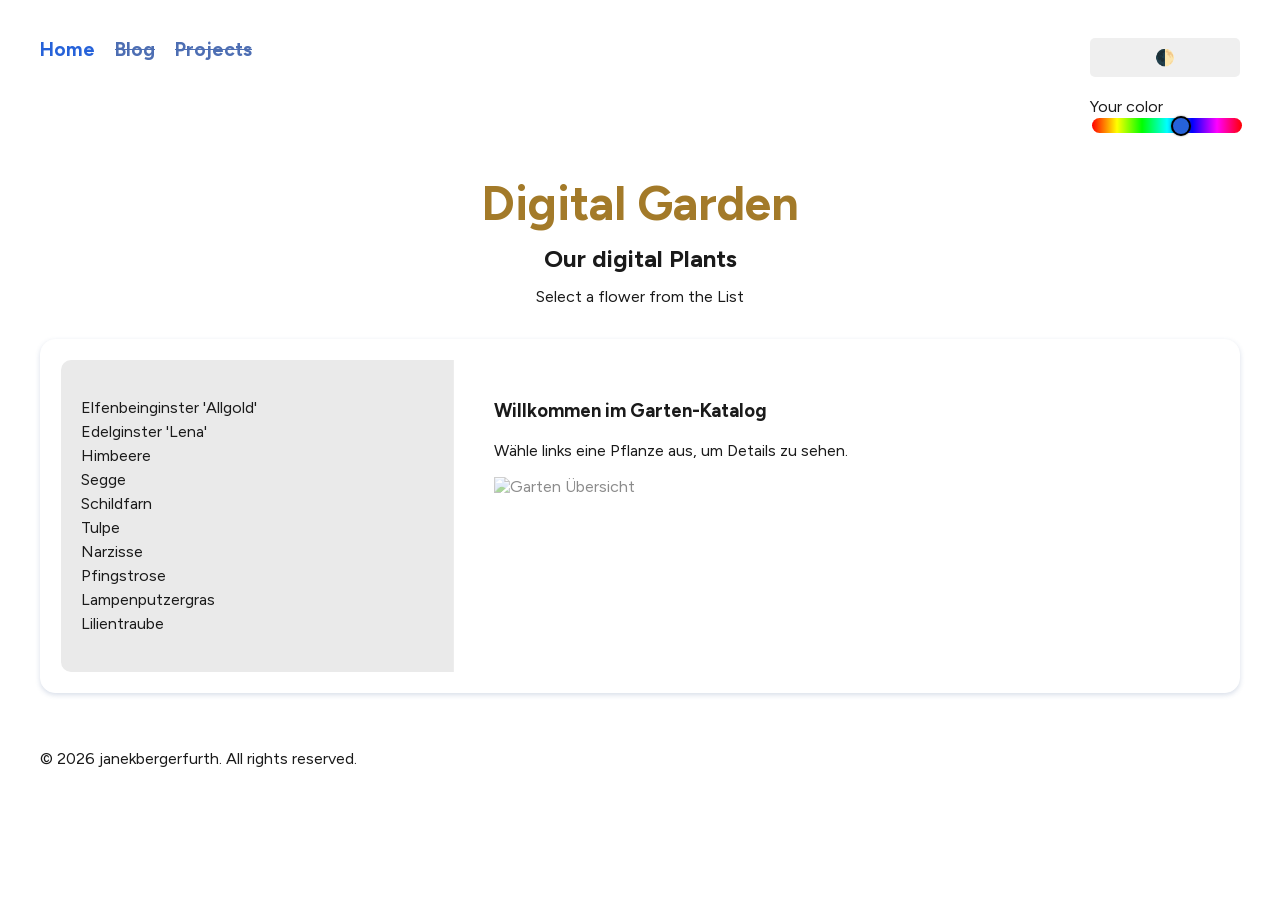
==== digital-garden.html @ d14f1f9e "New Site Digital Garden Added new Site optimized Index" ====
<!DOCTYPE html>
<html lang="en">
<head>
    <meta charset="UTF-8">
    <meta name="viewport" content="width=device-width, initial-scale=1.0">
    <meta name="description" content="SHARKS_96's indie-website">
    <title>Mypersonal Matrix</title>
    <link rel="stylesheet" href="styles.css">
    <link rel="stylesheet" href="fonts.css">
        <link rel="stylesheet" href="plants.css">
    <script src="java.js" defer></script>
    <script src="plants.js" defer></script>
</head>
<body>
    <div class="site-width">
        <nav>
            <div class="menu">
                <a href="janekbergerfurth.de">Home</a>
                <a href="" title="Coming soon" class="coming-soon">Blog</a>
                <a href="" title="Coming soon" class="coming-soon">Projects</a>
            </div>
            <div class="controls">
            <button id="theme-toggle">&#x1F313;</button>
            <div class="hue-settings">
                <label>Your color 
                    <input type="range" data-model="hsl" name="hue" id="hue-slider" min="0" max="360" value="220">
                </label>
            </div>
            </div>
        </nav>
        <header>
            <h1>Digital Garden</h1>
            <h2>Our digital Plants</h2>
            <p>Select a flower from the List</p>
        </header>

        <div class="card plant-layout">
            <nav class="plant-nav">
                <ul id="plant-list" class="plant-list">
                    <!-- Hier kommen deine Pflanzen-Items rein -->
                </ul>
            </nav>

            <main id="plant-details" class="plant-details">
                <!-- Hier kommen die Pflanzendetails rein -->
            </main>
        </div>
    </div>
    <footer class="site-width">
        <p>&copy; 2026 janekbergerfurth. All rights reserved.</p>
    </footer>
</body>
</html>
---- styles.css ----
:root {
  /* Basis-Token */
  --primary-h: 26; 
  --primary-s: 70%;
  --primary-l: 50%;

  /* Automatisch berechnete Tokens */
  --color-primary: hsl(var(--primary-h), var(--primary-s), var(--primary-l));
  --color-primary-inactive: hsl(var(--primary-h), calc(var(--primary-s) - 30%), var(--primary-l));
  
  /* Sekundärfarbe = Primär-Hue + 180 Grad */
  --color-secondary: hsl(calc(var(--primary-h) + 180), calc(var(--primary-s) - 10%), var(--primary-l));

  /* UI Farben (Light Mode Standard) */
  --bg-body: #ffffff;
  --text-main: #1a1a1a;

  /* Border-radius */
  --radius-s: 5px;
  --radius-m: 10px;
  --radius-l: 15px;
  --radius-xl: 20px;
}

/* Dark Mode Klasse */
body.dark {
  --bg-body: #121212;
  --text-main: #f4f4f4;
  --primary-l: 60%; /* Etwas heller für Dark Mode */
}

/*
GRUNDELEMENTE
*/
  body {
    background-color: var(--bg-body);
    color: var(--text-main);
    font-family: "Figtree Variable", "Figtree", Verdana, sans-serif;
    font-size: 16px;
    transition: background-color 0.5s ease, color 0.5s ease;
  }
  .site-width {
    max-width: 1200px;
    margin: 0 auto;
    padding: 20px;
  }
  p {
    font-size: 1rem;
    line-height: 1.25;
  }
  h1 {
    color: var(--color-secondary);
    font-size: 3rem;
    line-height: 1;
    margin-bottom: 15px;
    filter: brightness(80%);
  }
  h2 {
    font-size: 1.5rem;
    line-height: 1;
    margin-bottom: 10px;
  }
  a {
    color: var(--color-primary);
    text-decoration: none;
  }

  a:hover {
    color: hsl(var(--primary-h), var(--primary-s), calc(var(--primary-l) * 0.8));
    text-decoration: none;
  }

  button {
      border: none;
      border-radius: var(--radius-s);
      padding: 10px 20px;
      font-size: 1rem;
      cursor: pointer;
  }

  .btn-primary {
    display: inline-block;
    color: var(--bg-body);
    background: var(--color-primary);
    border-radius: var(--radius-s);
    padding: 10px 20px; 
  }
  .btn-primary:hover {
    color: var(--bg-body);
    background: hsl(var(--primary-h), var(--primary-s), calc(var(--primary-l) * 0.8));
  }

  .btn-secondary {
    display: inline-block;
    color: var(--bg-body);
    background: var(--color-secondary);
    border-radius: var(--radius-s);
    padding: 10px 20px;
  }
  .btn-secondary:hover {
    color: var(--bg-body);
    background: hsl(calc(var(--primary-h) + 180), calc(var(--primary-s) - 10%), calc(var(--primary-l) * 0.8));
  }

/*
Navigation
*/
  nav {
    display: flex;
    justify-content: space-between;
    gap: 20px;
    padding: 10px 0;
  }

  .menu {
    display: flex;
    gap: 20px;
    font-size: 1.2rem;
    font-weight: 700;
  }
  .menu a.active {
    color: var(--color-secondary);
  }

  .coming-soon{
    color: var(--color-primary-inactive);
    text-decoration: line-through;
    cursor: not-allowed;
  }

  /* 
  Hue Slider 
  */
  #hue-slider {
    -webkit-appearance: none;
    appearance: none;
    width: 100%;
    height: 15px;
    border-radius: 8px;
    /* Fixer Verlauf ohne Variablen */
    background: linear-gradient(to right, 
      hsl(0, 100%, 50%), hsl(60, 100%, 50%), hsl(120, 100%, 50%), 
      hsl(180, 100%, 50%), hsl(240, 100%, 50%), hsl(300, 100%, 50%), hsl(360, 100%, 50%));
    outline: none;
  }

  /* Slider-Knopf für Chrome, Safari, Edge, Opera */
  #hue-slider::-webkit-slider-thumb {
    -webkit-appearance: none;
    appearance: none;
    width: 20px;
    height: 20px;
    background: var(--color-primary);
    border: 2px solid #000000;
    border-radius: 50%;
    cursor: pointer;
    box-shadow: 0 0 2px rgba(0,0,0,0.5);
  }

  /* Slider-Knopf für Firefox */
  #hue-slider::-moz-range-thumb {
    width: 20px;
    height: 20px;
    background: var(--color-primary);
    border: 2px solid #000000;
    border-radius: 50%;
    cursor: pointer;
  }

  .controls {
    display: grid;
    gap: 20px;
    max-width: 150px;
  }

/*
Elemente
*/
  .grid {
    display: grid;
    grid: auto-flow / repeat(12, 1fr);
    gap: 20px;
  }
  header {
    text-align: center;
    margin-bottom: 2rem;
  }
  .card {
    grid-column: span 3;
    padding: 20px;
    background: var(--bg-body);
    border: 1px solid white;
    border-radius: var(--radius-l);
    box-shadow: 0 2px 5px hsla(var(--primary-h), 40%, 40%, 20%);
  }

    .card-primary {
    grid-column: span 3;
    padding: 20px;
    background: hsla(var(--primary-h), 50%, 90%, 20%);
    border: 1px solid var(--color-primary-inactive);
    border-radius: var(--radius-l);
    box-shadow: 0 2px 5px hsla(var(--primary-h), 40%, 40%, 20%);
  }

/*
DEV TOOLS Delete after development 

div, p, h1, h2, h3, h4, h5, h6 {
  border: 1px solid magenta;
}
*/
---- fonts.css ----
/* Figtree */

/* Variable font */
@font-face {
  font-family: 'Figtree Variable';
  font-style: normal;
  font-weight: 300 900;
  font-display: swap;
  src: url('/fonts/figtree-variablefont_wght.woff2') format('woff2'), /* Chrome 36+, Opera 23+, Firefox 39+, Safari 12+, iOS 10+ */
       url('/fonts/figtree-variablefont_wght.ttf') format('truetype'); /* Chrome 4+, Firefox 3.5+, IE 9+, Safari 3.1+, iOS 4.2+, Android Browser 2.2+ */
}

/* Fallback static font */
@font-face {
  font-display: swap; 
  font-family: 'Figtree';
  font-style: normal;
  font-weight: 400;
  src: url('/fonts/figtree-regular.woff2') format('woff2'), /* Chrome 36+, Opera 23+, Firefox 39+, Safari 12+, iOS 10+ */
       url('/fonts/figtree-regular.ttf') format('truetype'); /* Chrome 4+, Firefox 3.5+, IE 9+, Safari 3.1+, iOS 4.2+, Android Browser 2.2+ */
}

/* Fallback static font bold */
@font-face {
  font-display: swap; 
  font-family: 'Figtree';
  font-style: normal;
  font-weight: 900;
  src: url('/fonts/figtree-900.woff2') format('woff2'), /* Chrome 36+, Opera 23+, Firefox 39+, Safari 12+, iOS 10+ */
       url('/fonts/figtree-900.ttf') format('truetype'); /* Chrome 4+, Firefox 3.5+, IE 9+, Safari 3.1+, iOS 4.2+, Android Browser 2.2+ */
}

/* Figtree Italic */

/* Variable font */
@font-face {
  font-family: 'Figtree Variable';
  font-style: italic;
  font-weight: 300 900;
  font-display: swap;
  src: url('/fonts/figtree-italic-variablefont_wght.woff2') format('woff2'), /* Chrome 36+, Opera 23+, Firefox 39+, Safari 12+, iOS 10+ */
       url('/fonts/figtree-italic-variablefont_wght.ttf') format('truetype'); /* Chrome 4+, Firefox 3.5+, IE 9+, Safari 3.1+, iOS 4.2+, Android Browser 2.2+ */
}

/* Fallback static font */
@font-face {
  font-display: swap; 
  font-family: 'Figtree';
  font-style: italic;
  font-weight: 400;
  src: url('/fonts/figtree-italic.woff2') format('woff2'), /* Chrome 36+, Opera 23+, Firefox 39+, Safari 12+, iOS 10+ */
       url('/fonts/figtree-italic.ttf') format('truetype'); /* Chrome 4+, Firefox 3.5+, IE 9+, Safari 3.1+, iOS 4.2+, Android Browser 2.2+ */
}
---- plants.css ----
/* Standard (Desktop) */
.plant-layout {
    display: flex;
    flex-direction: row;
    gap: 20px;
}

.plant-nav {
    flex: 1;
    padding: 20px;
    border-right: 1px solid #ededed;
    border-radius: var(--radius-m) 0 0 var(--radius-m);
    background-color: #eaeaea;
}

.plant-list {
    list-style: none;
    padding: 0;
    line-height: 1.5;
}

.plant-details {
    flex: 2;
    padding: 20px;
}

/* Mobile-Ansicht */
@media (max-width: 768px) {
    .plant-layout {
        flex-direction: column;
    }

    .plant-nav {
        border-right: none;
        border-bottom: 1px solid #eaeaea;
        border-radius: var(--radius-m) var(--radius-m) 0 0;
    }
}
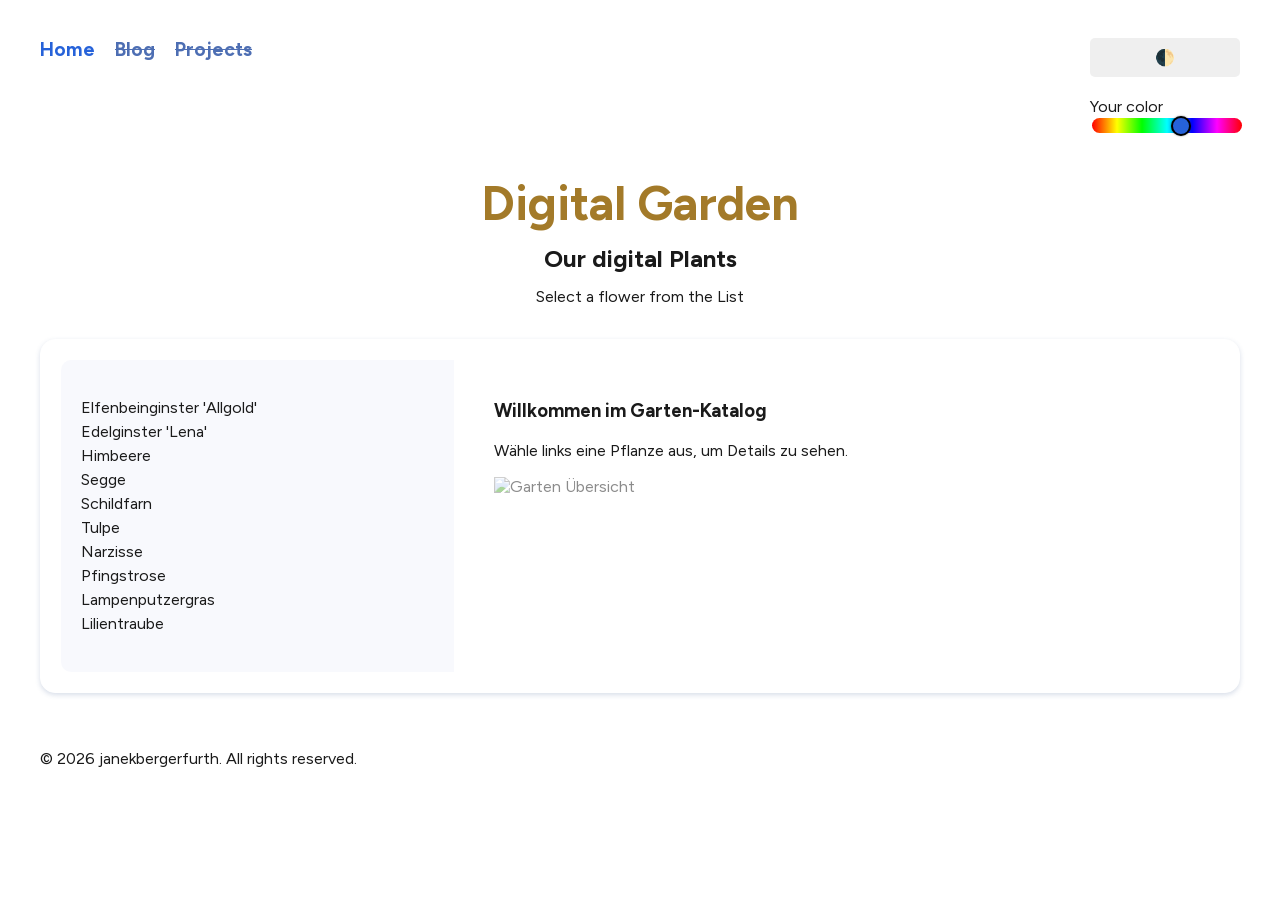
==== commit c2927cf2: "Mobile Fix I also added the first picures for the garden" ====
--- a/digital-garden.html
+++ b/digital-garden.html
@@ -15,7 +15,7 @@
     <div class="site-width">
         <nav>
             <div class="menu">
-                <a href="janekbergerfurth.de">Home</a>
+                <a href="/index.html">Home</a>
                 <a href="" title="Coming soon" class="coming-soon">Blog</a>
                 <a href="" title="Coming soon" class="coming-soon">Projects</a>
             </div>
--- a/styles.css
+++ b/styles.css
@@ -202,6 +202,18 @@
     border-radius: var(--radius-l);
     box-shadow: 0 2px 5px hsla(var(--primary-h), 40%, 40%, 20%);
   }
+/* Responsive Anpassungen */
+  @media (max-width: 768px) {
+    .grid {
+      grid: auto-flow / repeat(6, 1fr);
+    }
+    .card {
+      grid-column: span 6;
+    }
+    .card-primary {
+      grid-column: span 6;
+    }
+  }
 
 /*
 DEV TOOLS Delete after development 
--- a/plants.css
+++ b/plants.css
@@ -8,15 +8,19 @@
 .plant-nav {
     flex: 1;
     padding: 20px;
-    border-right: 1px solid #ededed;
     border-radius: var(--radius-m) 0 0 var(--radius-m);
-    background-color: #eaeaea;
+    background: hsla(var(--primary-h), 50%, 90%, 20%);
 }
 
 .plant-list {
     list-style: none;
     padding: 0;
     line-height: 1.5;
+}
+.plant-list li:hover{
+    background-color: var(--bg-body);
+    padding: 5px 20px;
+    border-radius: var(--radius-s);
 }
 
 .plant-details {
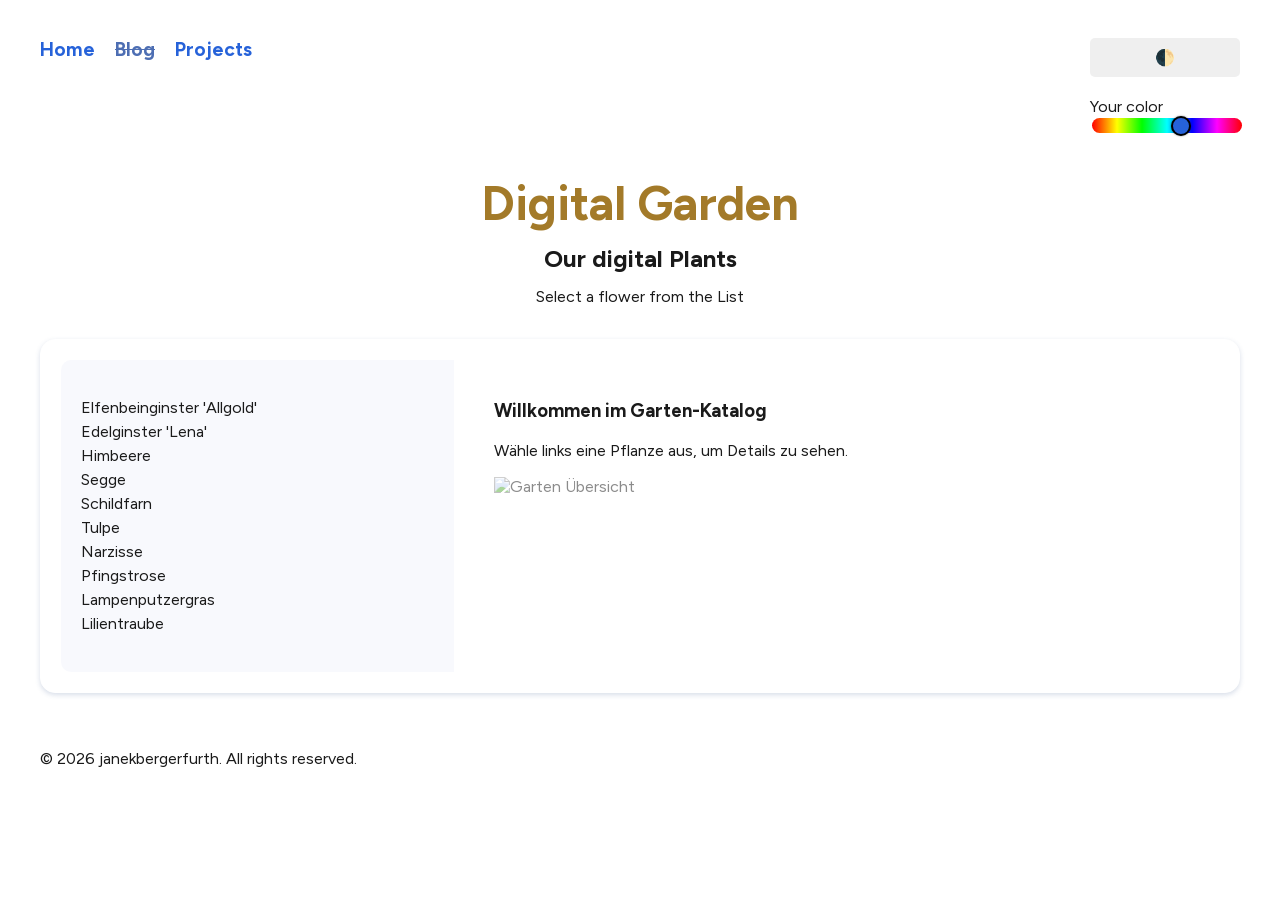
==== commit ea8ab12a: "Images added" ====
--- a/digital-garden.html
+++ b/digital-garden.html
@@ -17,7 +17,7 @@
             <div class="menu">
                 <a href="/index.html">Home</a>
                 <a href="" title="Coming soon" class="coming-soon">Blog</a>
-                <a href="" title="Coming soon" class="coming-soon">Projects</a>
+                <a href="/projects.html" title="Projects">Projects</a>
             </div>
             <div class="controls">
             <button id="theme-toggle">&#x1F313;</button>
